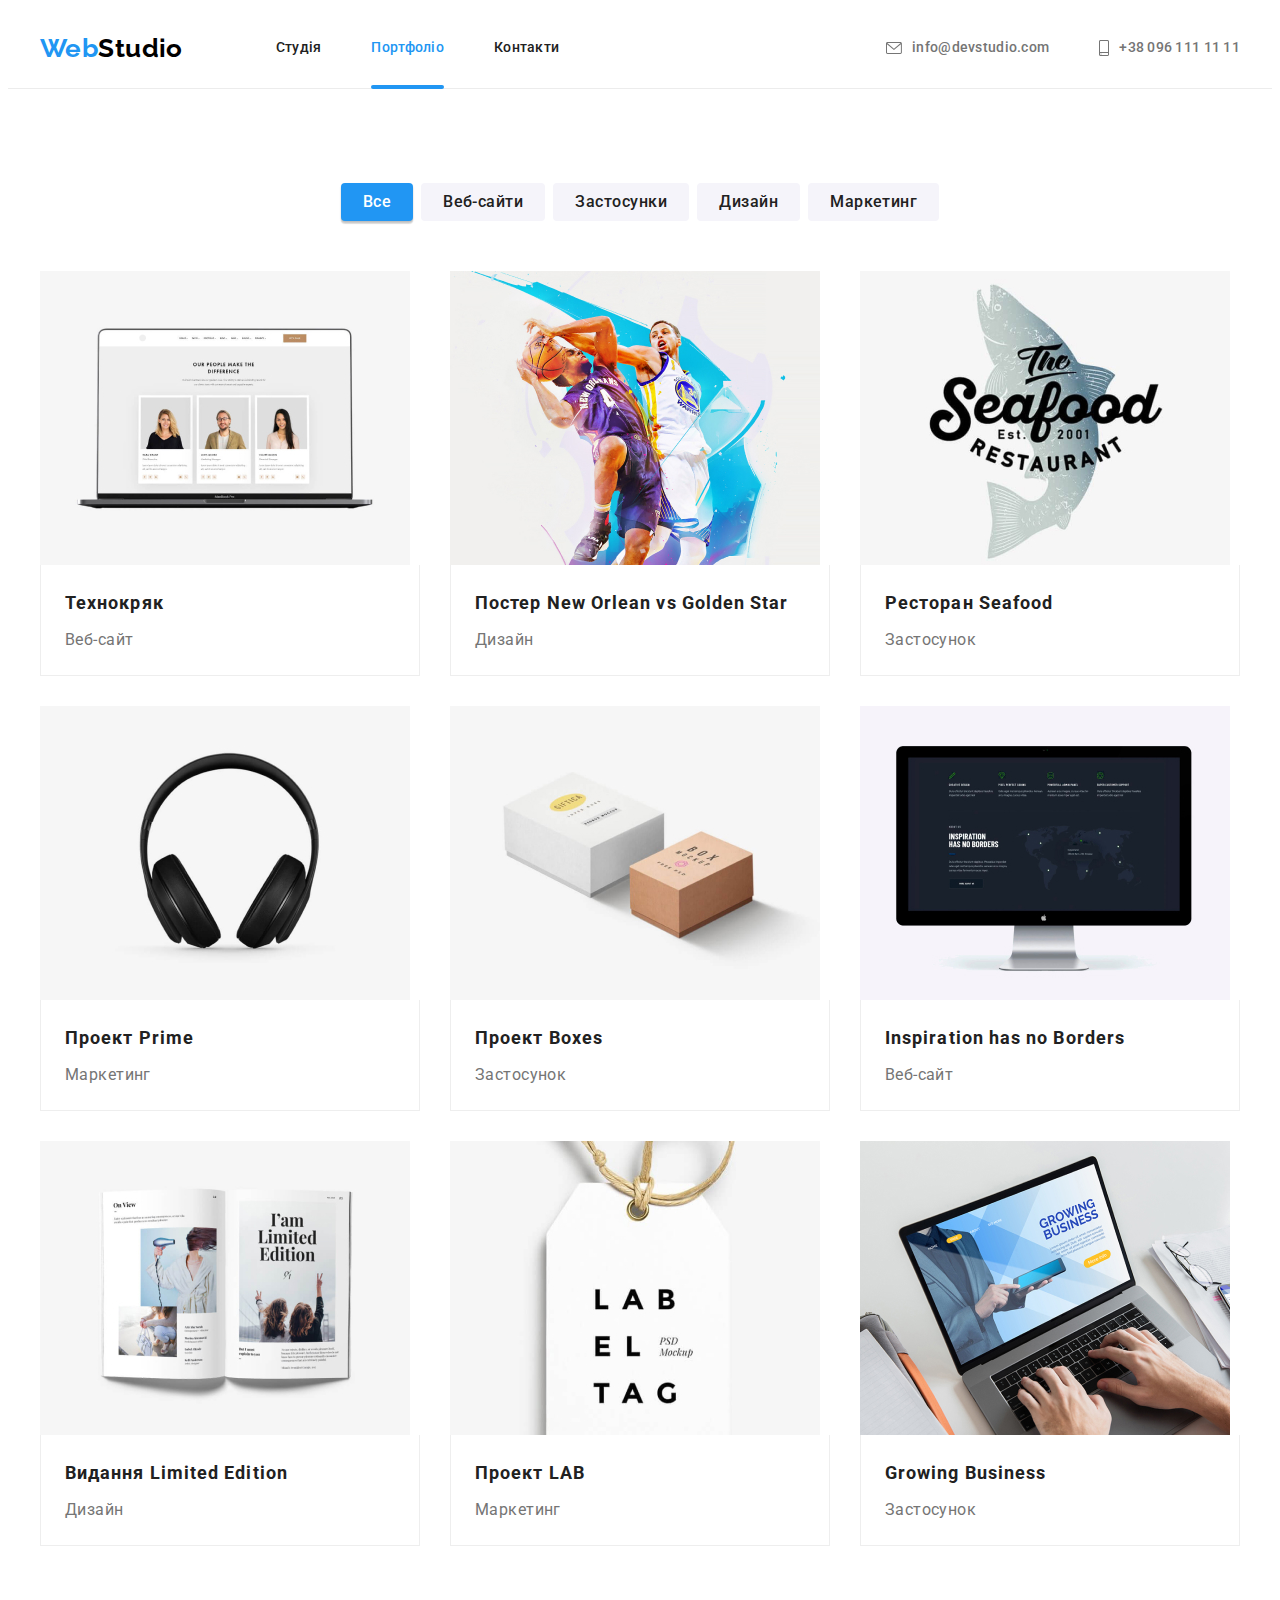
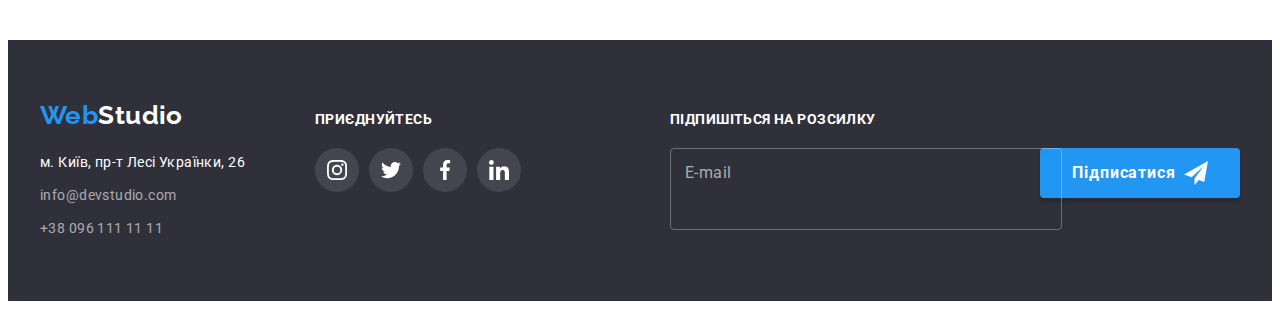
==== portfolio.html @ a0d8a35b "Initial commit" ====
<!DOCTYPE html>
<html lang="uk">
  <head>
    <meta charset="UTF-8" />
    <meta http-equiv="X-UA-Compatible" content="IE=edge" />
    <meta name="viewport" content="width=device-width, initial-scale=1.0" />
    <title>Portfolio - WebStudio</title>
    <link rel="preconnect" href="https://fonts.googleapis.com" />
    <link rel="preconnect" href="https://fonts.gstatic.com" crossorigin />
    <link
      href="https://fonts.googleapis.com/css2?family=Raleway:wght@700&family=Roboto:wght@400;500;700;900&display=swap"
      rel="stylesheet"
    />
    <link
      rel="stylesheet"
      href="https://cdnjs.cloudflare.com/ajax/libs/modern-normalize/1.1.0/modern-normalize.min.css"
      integrity="sha512-wpPYUAdjBVSE4KJnH1VR1HeZfpl1ub8YT/NKx4PuQ5NmX2tKuGu6U/JRp5y+Y8XG2tV+wKQpNHVUX03MfMFn9Q=="
      crossorigin="anonymous"
      referrerpolicy="no-referrer"
    />
    <link rel="stylesheet" href="css/styles.css" />
  </head>
  <body>
    <header class="header">
      <div class="header-container container">
        <a class="logo link" href="./index.html"
          >Web<span class="header-logo">Studio</span></a
        >
        <nav>
          <ul class="nav-list list">
            <li><a class="header-link link" href="./index.html">Cтудія</a></li>
            <li class="current-item">
              <a class="current-page header-link link" href="./portfolio.html"
                >Портфоліо</a
              >
            </li>
            <li><a class="header-link link" href="#address">Контакти</a></li>
          </ul>
        </nav>
        <ul class="contact-list list">
          <li>
            <a class="header-link link" href="mailto:info@devstudio.com"
              ><svg class="contact-icon" width="16" height="12">
                <use href="./images/icons.svg#envelope"></use>
              </svg>
              info@devstudio.com
            </a>
          </li>
          <li>
            <a class="header-link link" href="tel:+380961111111"
              ><svg class="contact-icon" width="10" height="16">
                <use href="./images/icons.svg#smartphone"></use>
              </svg>
              +38 096 111 11 11
            </a>
          </li>
        </ul>
      </div>
    </header>
    <main>
      <section class="section">
        <div class="container">
          <h1 class="hiden-title">Портфоліо</h1>
          <ul class="btn-list list">
            <li>
              <button class="filter-btn current-btn" type="button">Все</button>
            </li>
            <li><button class="filter-btn" type="button">Веб-сайти</button></li>
            <li>
              <button class="filter-btn" type="button">Застосунки</button>
            </li>
            <li><button class="filter-btn" type="button">Дизайн</button></li>
            <li><button class="filter-btn" type="button">Маркетинг</button></li>
          </ul>
          <ul class="portfolio-list flex-list list">
            <li class="flex-item">
              <a class="portfolio-card link" href="">
                <div class="card-contain">
                  <img
                    src="images/portfolio-img/img-11.jpg"
                    alt="Сайт Технокряк"
                    width="370"
                    height="294"
                  />
                  <p class="card-text">
                    Ресурс пропонує комплексні пропозиції з різним рівнем
                    функціоналу та сервісів. Все це дозволить відвідувачу
                    отримати вичерпні відомості про компанію чи приватну особу.
                  </p>
                </div>
                <div class="portfolio-wrapper">
                  <h2 class="portfolio-subtitle">Технокряк</h2>
                  <p class="portfolio-text">Веб-сайт</p>
                </div>
              </a>
            </li>
            <li class="flex-item">
              <a class="portfolio-card link" href="">
                <div class="card-contain">
                  <img
                    src="images/portfolio-img/img-12.jpg"
                    alt="Постер New Orlean vs Golden Star"
                    width="370"
                    height="294"
                  />
                  <p class="card-text">
                    Ресурс пропонує комплексні пропозиції з різним рівнем
                    функціоналу та сервісів. Все це дозволить відвідувачу
                    отримати вичерпні відомості про компанію чи приватну особу.
                  </p>
                </div>
                <div class="portfolio-wrapper">
                  <h2 class="portfolio-subtitle">
                    Постер New Orlean vs Golden Star
                  </h2>
                  <p class="portfolio-text">Дизайн</p>
                </div>
              </a>
            </li>
            <li class="flex-item">
              <a class="portfolio-card link" href="">
                <div class="card-contain">
                  <img
                    src="images/portfolio-img/img-13.jpg"
                    alt="Ресторан Seafood"
                    width="370"
                    height="294"
                  />
                  <p class="card-text">
                    Ресурс пропонує комплексні пропозиції з різним рівнем
                    функціоналу та сервісів. Все це дозволить відвідувачу
                    отримати вичерпні відомості про компанію чи приватну особу.
                  </p>
                </div>
                <div class="portfolio-wrapper">
                  <h2 class="portfolio-subtitle">Ресторан Seafood</h2>
                  <p class="portfolio-text">Застосунок</p>
                </div>
              </a>
            </li>
            <li class="flex-item">
              <a class="portfolio-card link" href="">
                <div class="card-contain">
                  <img
                    src="images/portfolio-img/img-14.jpg"
                    alt="Навушники"
                    width="370"
                    height="294"
                  />
                  <p class="card-text">
                    Ресурс пропонує комплексні пропозиції з різним рівнем
                    функціоналу та сервісів. Все це дозволить відвідувачу
                    отримати вичерпні відомості про компанію чи приватну особу.
                  </p>
                </div>
                <div class="portfolio-wrapper">
                  <h2 class="portfolio-subtitle">Проект Prime</h2>
                  <p class="portfolio-text">Маркетинг</p>
                </div>
              </a>
            </li>
            <li class="flex-item">
              <a class="portfolio-card link" href="">
                <div class="card-contain">
                  <img
                    src="images/portfolio-img/img-15.jpg"
                    alt="Дві коробки"
                    width="370"
                    height="294"
                  />
                  <p class="card-text">
                    Ресурс пропонує комплексні пропозиції з різним рівнем
                    функціоналу та сервісів. Все це дозволить відвідувачу
                    отримати вичерпні відомості про компанію чи приватну особу.
                  </p>
                </div>
                <div class="portfolio-wrapper">
                  <h2 class="portfolio-subtitle">Проект Boxes</h2>
                  <p class="portfolio-text">Застосунок</p>
                </div>
              </a>
            </li>
            <li class="flex-item">
              <a class="portfolio-card link" href="">
                <div class="card-contain">
                  <img
                    src="images/portfolio-img/img-16.jpg"
                    alt="Сайт Inspiration has no Borders"
                    width="370"
                    height="294"
                  />
                  <p class="card-text">
                    Ресурс пропонує комплексні пропозиції з різним рівнем
                    функціоналу та сервісів. Все це дозволить відвідувачу
                    отримати вичерпні відомості про компанію чи приватну особу.
                  </p>
                </div>
                <div class="portfolio-wrapper">
                  <h2 class="portfolio-subtitle">Inspiration has no Borders</h2>
                  <p class="portfolio-text">Веб-сайт</p>
                </div>
              </a>
            </li>
            <li class="flex-item">
              <a class="portfolio-card link" href="">
                <div class="card-contain">
                  <img
                    src="images/portfolio-img/img-17.jpg"
                    alt="Экземпляр видання Limited Edition"
                    width="370"
                    height="294"
                  />
                  <p class="card-text">
                    Ресурс пропонує комплексні пропозиції з різним рівнем
                    функціоналу та сервісів. Все це дозволить відвідувачу
                    отримати вичерпні відомості про компанію чи приватну особу.
                  </p>
                </div>
                <div class="portfolio-wrapper">
                  <h2 class="portfolio-subtitle">Видання Limited Edition</h2>
                  <p class="portfolio-text">Дизайн</p>
                </div>
              </a>
            </li>
            <li class="flex-item">
              <a class="portfolio-card link" href="">
                <div class="card-contain">
                  <img
                    src="images/portfolio-img/img-18.jpg"
                    alt="Логотип LAB"
                    width="370"
                    height="294"
                  />
                  <p class="card-text">
                    Ресурс пропонує комплексні пропозиції з різним рівнем
                    функціоналу та сервісів. Все це дозволить відвідувачу
                    отримати вичерпні відомості про компанію чи приватну особу.
                  </p>
                </div>
                <div class="portfolio-wrapper">
                  <h2 class="portfolio-subtitle">Проект LAB</h2>
                  <p class="portfolio-text">Маркетинг</p>
                </div>
              </a>
            </li>
            <li class="flex-item">
              <a class="portfolio-card link" href="">
                <div class="card-contain">
                  <img
                    src="images/portfolio-img/img-19.jpg"
                    alt="Сайт Growing Business"
                    width="370"
                    height="294"
                  />
                  <p class="card-text">
                    Ресурс пропонує комплексні пропозиції з різним рівнем
                    функціоналу та сервісів. Все це дозволить відвідувачу
                    отримати вичерпні відомості про компанію чи приватну особу.
                  </p>
                </div>
                <div class="portfolio-wrapper">
                  <h2 class="portfolio-subtitle">Growing Business</h2>
                  <p class="portfolio-text">Застосунок</p>
                </div>
              </a>
            </li>
          </ul>
        </div>
      </section>
    </main>
    <footer class="footer">
      <div class="container">
        <div class="footer-group">
          <div class="footer__align">
            <a class="logo link" href="./index.html"
              >Web<span class="footer-logo">Studio</span></a
            >
            <address class="address" id="address">
              <ul class="list">
                <li class="footer-item">
                  <a
                    class="address-street link"
                    href="https://goo.gl/maps/yVWfpNULPEzSVUcbA"
                    >м. Київ, пр-т Лесі Українки, 26</a
                  >
                </li>
                <li class="footer-item">
                  <a
                    class="address-contacts link"
                    href="mailto:info@devstudio.com"
                    >info@devstudio.com</a
                  >
                </li>
                <li class="footer-item">
                  <a class="address-contacts link" href="tel:+380961111111"
                    >+38 096 111 11 11</a
                  >
                </li>
              </ul>
            </address>
          </div>
          <div class="footer__align">
            <strong class="social-title">Приєднуйтесь</strong>
            <ul class="social-list list">
              <li class="social-item">
                <a class="social-link link" href="" aria-label="Instagram">
                  <svg class="social-icon" width="20" height="20">
                    <use href="./images/icons.svg#instagram"></use>
                  </svg>
                </a>
              </li>
              <li class="social-item">
                <a class="social-link link" href="" aria-label="Twitter">
                  <svg class="social-icon" width="20" height="20">
                    <use href="./images/icons.svg#twitter"></use>
                  </svg>
                </a>
              </li>
              <li class="social-item">
                <a class="social-link link" href="" aria-label="Facebook">
                  <svg class="social-icon" width="20" height="20">
                    <use href="./images/icons.svg#facebook"></use>
                  </svg>
                </a>
              </li>
              <li class="social-item">
                <a class="social-link link" href="" aria-label="Linkedin">
                  <svg class="social-icon" width="20" height="20">
                    <use href="./images/icons.svg#linkedin"></use>
                  </svg>
                </a>
              </li>
            </ul>
          </div>
          <form class="footer__align">
            <strong class="subscribe-title">Підпишіться на розсилку</strong>
            <div class="subscribe-wrap">
              <label class="subscribe-group">
                <input
                  class="subscribe-input"
                  type="email"
                  name="subscribe-eamil"
                  placeholder="example@mail.com"
                  required
                />
                <span class="subscribe-label">E-mail</span>
              </label>
              <button type="submit" class="primary-btn primary-btn--icon">
                Підписатися<svg class="subscribe-icon" width="24" height="24">
                  <use href="./images/icons.svg#icon-send"></use>
                </svg>
              </button>
            </div>
          </form>
        </div>
      </div>
    </footer>
  </body>
</html>
---- css/styles.css ----
:root {
  scroll-behavior: smooth;

  /* fonts */
  --main-font: 'roboto', sans-serif;
  --secondary-font: 'raleway', sans-serif;

  /* text colors  */
  --main-txt-col: #757575;
  --secondary-txt-col: #212121;
  --accent-txt-col: #2196f3;
  --dark-txt-col: #000;
  --light-txt-col: #fff;
  --footer-txt-col: rgba(255, 255, 255, 0.6);

  /* background-colors  */
  --main-bgc: #2f303a;
  --secondary-bgc: #f5f4fa;
  --hero-bgc: #c4c4c4;
  --accent-btn-bgc: #2196f3;
  --header-border: #ececec;
  --portfolio-border: #eeeeee;
  --hero-btn-focus: #188ce8;
  --social-icon: #afb1b8;

  /* flex */
  --flex-gap: 30px;
  --flex-quantity: 3;

  /* others */
  --main-transition: 250ms cubic-bezier(0.4, 0, 0.2, 1);
}

body {
  font-family: var(--main-font);
  font-size: 14px;
  line-height: 1.71;
  letter-spacing: 0.03em;
  color: var(--main-txt-col);
}

body.no-scroll {
  overflow: hidden;
}
/* reset styles  */

.link {
  color: currentColor;
  text-decoration: none;
}

.list {
  list-style: none;
}

ul,
ol {
  margin: 0;
  padding: 0;
}

h1,
h2,
h3,
h4,
h5,
h6,
p {
  margin: 0;
}

img {
  display: block;
}
/* general styles  */

/* .current-page {
  color: var(--accent-txt-col);
} */

/* .filter-btn.current-btn {
  color: var(--light-txt-col);
  background-color: var(--accent-btn-bgc);
} */

.hiden-title {
  position: absolute;
  white-space: nowrap;
  width: 1px;
  height: 1px;
  overflow: hidden;
  border: 0;
  padding: 0;
  clip: rect(0 0 0 0);
  clip-path: inset(50%);
  margin: -1px;
}

.container {
  width: 1200px;
  padding-left: 15px;
  padding-right: 15px;
  margin-left: auto;
  margin-right: auto;
}

.section {
  padding-top: 94px;
  padding-bottom: 94px;
}

.flex-list {
  display: flex;
  gap: var(--flex-gap);
  flex-wrap: wrap;
}

.flex-item {
  flex-basis: calc(
    (100% - (var(--flex-quantity) - 1) * var(--flex-gap)) / var(--flex-quantity)
  );
}
/* header  */

.header {
  border-bottom: 1px solid var(--header-border);
}
.header-container {
  display: flex;
  align-items: center;
}

.logo {
  font-family: var(--secondary-font);
  font-weight: 700;
  font-size: 26px;
  line-height: 1.19;
  color: var(--accent-txt-col);
}

.header .logo {
  margin-right: 93px;
}

.header-logo {
  color: var(--dark-txt-col);
}

.nav-list {
  display: flex;
  color: var(--secondary-txt-col);
  gap: 50px;
}

.current-item {
  position: relative;
}

.current-page::after {
  position: absolute;
  bottom: -1px;
  display: block;
  content: '';
  width: 100%;
  height: 4px;
  background-color: var(--accent-btn-bgc);
  border-radius: 2px;
}

.contact-list {
  display: flex;
  margin-left: auto;
  gap: 50px;
}

.contact-list .header-link {
  display: flex;
  align-items: center;
}

.contact-icon {
  margin-right: 10px;
  fill: currentColor;
}

.header-link {
  display: block;
  font-weight: 500;
  line-height: 1.14;
  letter-spacing: 0.02em;
  padding-top: 32px;
  padding-bottom: 32px;
  transition: color var(--main-transition);
}

.header-link:hover,
.header-link:focus,
.current-page {
  color: var(--accent-txt-col);
}

/* hero  */

.hero {
  max-width: 1600px;
  padding-top: 200px;
  padding-bottom: 200px;
  margin-right: auto;
  margin-left: auto;
  background-color: var(--hero-bgc);
  background-image: linear-gradient(
      to right,
      rgba(47, 48, 58, 0.4) 50%,
      rgba(47, 48, 58, 0.4) 50%
    ),
    url(../images/hero-bg.jpg);
  background-size: auto, cover;
  background-position: center, center;
}

/* .hero-container {
  padding-left: 252px;
  padding-right: 252px;
} */

.hero-title {
  font-weight: 900;
  font-size: 44px;
  line-height: 1.36;
  text-align: center;
  letter-spacing: 0.06em;
  text-transform: uppercase;
  color: var(--light-txt-col);
  margin-bottom: 30px;

  margin-left: auto;
  margin-right: auto;
  max-width: 600px;
}

.primary-btn {
  font-family: inherit;
  font-weight: 700;
  font-size: 16px;
  line-height: 1.88;
  display: flex;
  align-items: center;
  justify-content: center;
  text-align: center;
  letter-spacing: 0.06em;
  color: var(--light-txt-col);
  background-color: var(--accent-btn-bgc);
  cursor: pointer;
  margin-left: auto;
  margin-right: auto;
  min-width: 200px;
  border: none;
  box-shadow: 0px 4px 4px rgba(0, 0, 0, 0.15);
  border-radius: 4px;
  padding: 10px 32px;
  transition: background-color var(--main-transition);
}

.primary-btn:hover,
.primary-btn:focus {
  background-color: var(--hero-btn-focus);
}
/* our advantages */
.advantages {
  --flex-quantity: 4;
}

.advantages .icon-box {
  display: flex;
  align-items: center;
  justify-content: center;
  height: 120px;
  margin-bottom: 30px;
  background-color: var(--secondary-bgc);
  border-radius: 4px;
}

.advantages-subtitle {
  font-weight: 700;
  font-size: inherit;
  line-height: 1.14;
  text-transform: uppercase;
  color: var(--secondary-txt-col);
  margin-bottom: 10px;
}

/* our work  */
.our-work {
  padding-top: 0;
}

.work-item {
  position: relative;
}

.work-txt {
  position: absolute;
  bottom: 0;
  padding-top: 27px;
  padding-bottom: 27px;
  width: 100%;
  font-weight: 700;
  line-height: 1.14;
  text-align: center;
  text-transform: uppercase;
  color: var(--light-txt-col);
  background-color: rgba(47, 48, 58, 0.8);
}

.title {
  font-weight: 700;
  font-size: 36px;
  line-height: 1.17;
  text-align: center;
  color: var(--secondary-txt-col);
  margin-bottom: 50px;
}

/* our team  */
.our-team {
  background-color: var(--secondary-bgc);
  max-width: 1600px;
  --flex-quantity: 4;
  margin-left: auto;
  margin-right: auto;
}

.card-item {
  box-shadow: 0px 1px 3px rgba(0, 0, 0, 0.12), 0px 1px 1px rgba(0, 0, 0, 0.14),
    0px 2px 1px rgba(0, 0, 0, 0.2);
  border-radius: 0px 0px 4px 4px;
}

.team-wrapper {
  padding-top: 30px;
  padding-bottom: 30px;
  background-color: var(--light-txt-col);
}

.team-subtitle,
.team-text {
  font-size: 16px;
  line-height: 1.19;
  text-align: center;
}

.team-subtitle {
  font-weight: 500;
  color: var(--secondary-txt-col);
  margin-bottom: 10px;
}

.team-text {
  margin-bottom: 16px;
}

.social-list {
  display: flex;
  gap: 10px;
  justify-content: center;
}

/* .team-item{

} */

.social-link {
  display: flex;
  align-items: center;
  justify-content: center;
  width: 44px;
  height: 44px;
  color: var(--social-icon);
  border-radius: 50%;
  transition: color var(--main-transition),
    background-color var(--main-transition);
}

.social-link:hover,
.social-link:focus {
  color: var(--light-txt-col);
  background-color: var(--accent-btn-bgc);
}

.social-icon {
  fill: currentColor;
}

.clients {
  --flex-quantity: 6;
}

.clients-link {
  display: flex;
  align-items: center;
  justify-content: center;
  height: 92px;
  color: var(--social-icon);
  border-width: 1px;
  border-style: solid;
  border-color: currentcolor;
  border-image: initial;
  border-radius: 4px;
  transition: color var(--main-transition);
}

.clients-link:hover,
.clients-link:focus {
  color: var(--accent-btn-bgc);
}

.clients-icon {
  fill: currentColor;
}

/* portfolio  */

.btn-list {
  display: flex;
  gap: 8px;
  justify-content: center;
  margin-bottom: 50px;
}

.filter-btn {
  font-family: inherit;
  font-weight: 500;
  font-size: 16px;
  line-height: 1.62;
  letter-spacing: 0.03em;
  color: var(--secondary-txt-col);
  background-color: var(--secondary-bgc);
  cursor: pointer;
  border: none;
  border-radius: 4px;
  padding: 6px 22px;
  transition: color var(--main-transition),
    background-color var(--main-transition), box-shadow var(--main-transition);
}

.filter-btn:hover,
.filter-btn:focus,
.current-btn {
  color: var(--light-txt-col);
  background-color: var(--accent-btn-bgc);
  box-shadow: 0px 3px 1px rgba(0, 0, 0, 0.1), 0px 1px 2px rgba(0, 0, 0, 0.08),
    0px 2px 2px rgba(0, 0, 0, 0.12);
}

.portfolio-card {
  display: block;

  transition: box-shadow var(--main-transition);
}

.portfolio-card:hover,
.portfolio-card:focus {
  box-shadow: 0px 1px 1px rgba(0, 0, 0, 0.12), 0px 4px 4px rgba(0, 0, 0, 0.06),
    1px 4px 6px rgba(0, 0, 0, 0.16);
}

.card-contain {
  position: relative;
  overflow: hidden;
}

.card-text {
  display: flex;
  align-items: center;

  position: absolute;
  bottom: 0;
  width: 100%;
  height: 100%;

  font-size: 18px;
  line-height: 1.56;
  color: var(--light-txt-col);

  padding-left: 24px;
  padding-right: 24px;

  background-color: rgba(33, 150, 243, 0.9);
  transform: translateY(100%);

  transition: transform var(--main-transition);
}

.portfolio-card:hover .card-text,
.portfolio-card:focus .card-text {
  transform: translateY(0);
}

.portfolio-wrapper {
  padding: 20px 24px;
  border: 1px solid var(--portfolio-border);
  border-top: none;
}
.portfolio-subtitle {
  font-weight: 700;
  font-size: 18px;
  line-height: 2;
  letter-spacing: 0.06em;
  color: var(--secondary-txt-col);
  margin-bottom: 4px;
}

.portfolio-text {
  font-size: 16px;
  line-height: 1.88;
}

/* footer */
.footer {
  padding-top: 60px;
  padding-bottom: 60px;
  background-color: var(--main-bgc);
}

.footer__align:nth-child(n + 2) {
  margin-left: 70px;
}

.footer__align:last-child {
  margin-left: auto;
}

.footer-logo {
  color: var(--light-txt-col);
}

.footer .logo {
  display: inline-block;
  margin-bottom: 20px;
}

.footer-group {
  display: flex;
  align-items: baseline;
}
.address {
  font-style: inherit;
}

.footer-item:not(:last-child) {
  margin-bottom: 9px;
}

.address-street {
  color: var(--light-txt-col);
  transition: color var(--main-transition);
}

.address-street:hover,
.address-street:focus {
  color: var(--footer-txt-col);
}

.address-contacts {
  color: var(--footer-txt-col);

  transition: color var(--main-transition);
}

.address-contacts:hover,
.address-contacts:focus {
  color: var(--light-txt-col);
}

.social-title,
.subscribe-title {
  display: block;
  font-weight: 700;
  line-height: 1.14;
  text-transform: uppercase;
  color: var(--light-txt-col);
  margin-bottom: 20px;
}

.footer .social-link {
  color: var(--light-txt-col);
  background-color: rgba(255, 255, 255, 0.1);
}

.footer .social-link:hover,
.footer .social-link:focus {
  background-color: var(--accent-btn-bgc);
}

.subscribe-wrap {
  display: flex;
  gap: 12px;
}
.subscribe-group {
  position: relative;
  width: 358px;
  height: 50px;
}

.subscribe-label {
  position: absolute;
  left: 15px;
  top: 50%;
  transform: translateY(-50%);
  font-size: 16px;
  line-height: 1.25;

  color: var(--footer-txt-col);
  transition: opacity var(--main-transition);
  cursor: text;
}

.subscribe-input:not(:placeholder-shown) + .subscribe-label,
.subscribe-input:focus-within + .subscribe-label {
  opacity: 0;
}

.subscribe-input {
  width: 100%;
  height: 100%;
  background-color: transparent;
  outline: transparent;
  padding: 15px 16px;

  font-size: 16px;
  line-height: 1.25;
  color: var(--light-txt-col);

  border: 1px solid rgba(255, 255, 255, 0.3);
  filter: drop-shadow(0px 4px 4px rgba(0, 0, 0, 0.15));
  border-radius: 4px;
  transition: border-color var(--main-transition);
}

.subscribe-input:focus,
.subscribe-input:hover,
.subscribe-input:not(:placeholder-shown) {
  border-color: var(--light-txt-col);
}

.subscribe-input::placeholder {
  opacity: 0;
  transition: opacity var(--main-transition);
}

.subscribe-input:focus-within::placeholder {
  opacity: 1;
}

.primary-btn--icon {
  gap: 8px;
  padding: 10px 28px;
}

.backdrop {
  position: fixed;
  top: 0;
  left: 0;
  z-index: 10;

  width: 100vw;
  height: 100vh;
  background-color: rgba(0, 0, 0, 0.2);

  transition: opacity var(--main-transition), visibility var(--main-transition);
}

.backdrop.is-hidden {
  opacity: 0;
  visibility: hidden;
  pointer-events: none;
}

.modal {
  position: absolute;
  top: 50%;
  left: 50%;
  transform: translate(-50%, -50%) scale(1);

  width: 528px;
  height: 581px;
  background-color: var(--light-txt-col);
  border-radius: 4px;
  padding: 40px;

  transition: transform var(--main-transition);
}
.backdrop.is-hidden .modal {
  transform: translate(-50%, -50%) scale(-1.2);
}

.modal-btn {
  position: absolute;
  top: 8px;
  right: 8px;

  display: flex;
  align-items: center;
  justify-content: center;
  width: 30px;
  height: 30px;
  padding: 0;

  border-radius: 50%;
  border: 1px solid rgba(0, 0, 0, 0.1);
  box-shadow: 0px 1px 3px rgba(0, 0, 0, 0.12);

  background-color: transparent;
  cursor: pointer;
  transition: box-shadow var(--main-transition), color var(--main-transition);
}

.modal-btn:hover,
.modal-btn:focus {
  box-shadow: 0px 1px 3px rgba(0, 0, 0, 0.12), 0px 1px 1px rgba(0, 0, 0, 0.14),
    0px 2px 1px rgba(0, 0, 0, 0.2);
  color: var(--accent-btn-bgc);
}

.modal-btn-icon {
  fill: currentColor;
}

/* Register form */

.register-form-title {
  display: block;
  margin-bottom: 12px;
  font-size: 20px;
  line-height: 1.15;
  text-align: center;

  color: var(--secondary-txt-col);
}
.register-form-group {
  /* display: flex;
  flex-direction: column; */
  margin-bottom: 20px;
}

.register-form-wrap {
  display: flex;
  flex-direction: column;
  gap: 4px;
  position: relative;
  margin-bottom: 10px;

  font-size: 12px;
  line-height: 1.17;
  letter-spacing: 0.01em;
  cursor: pointer;
}

.register-form-wrap:last-child {
  margin-bottom: 0;
}

.register-form-input {
  height: 40px;
  border: 1px solid rgba(33, 33, 33, 0.2);
  border-radius: 4px;
  padding-left: 42px;
  padding-right: 8px;
  font-size: 16px;
  outline: transparent;
  transition: border-color var(--main-transition);
}
.register-form-input:focus,
.register-form-message:focus,
.register-form-input:hover,
.register-form-message:hover {
  border-color: var(--accent-btn-bgc);
}
.register-form-icon {
  position: absolute;
  left: 12px;
  bottom: 11px;
  transition: fill var(--main-transition);
  fill: var(--secondary-txt-col);
}

.register-form-input:focus + .register-form-icon,
.register-form-input:hover + .register-form-icon {
  fill: var(--accent-btn-bgc);
}

.register-form-message {
  height: 120px;
  border: 1px solid rgba(33, 33, 33, 0.2);
  border-radius: 4px;
  resize: none;
  padding: 12px 16px;
  outline: transparent;
  font-size: 16px;
  transition: border-color var(--main-transition);
}

.register-form-message::placeholder {
  font-size: 14px;
  line-height: 1.5;
  letter-spacing: 0.01em;

  color: rgba(117, 117, 117, 0.5);
}

.register-form-agreement {
  line-height: 1.71;
  display: flex;
  align-items: center;
  justify-content: center;
  margin-bottom: 30px;
  transform: translateY(-2px);
  cursor: pointer;
}

.register-form-agreement-link {
  color: var(--accent-txt-col);
}
.register-icon {
  margin-right: 7px;
}

.register-icon-uncheck {
  fill: var(--secondary-txt-col);
  transition: fill var(--main-transition), opacity var(--main-transition);
}

.register-checkbox:hover + .register-icon .register-icon-uncheck,
.register-checkbox:focus + .register-icon .register-icon-uncheck {
  fill: var(--accent-txt-col);
}

.register-checkbox:checked + .register-icon .register-icon-uncheck {
  opacity: 0;
}

.register-icon-checkd {
  opacity: 0;
  transition: opacity var(--main-transition);
}

.register-checkbox:checked + .register-icon .register-icon-checkd {
  opacity: 1;
}
.register-form-btn {
  min-width: 200px;
}
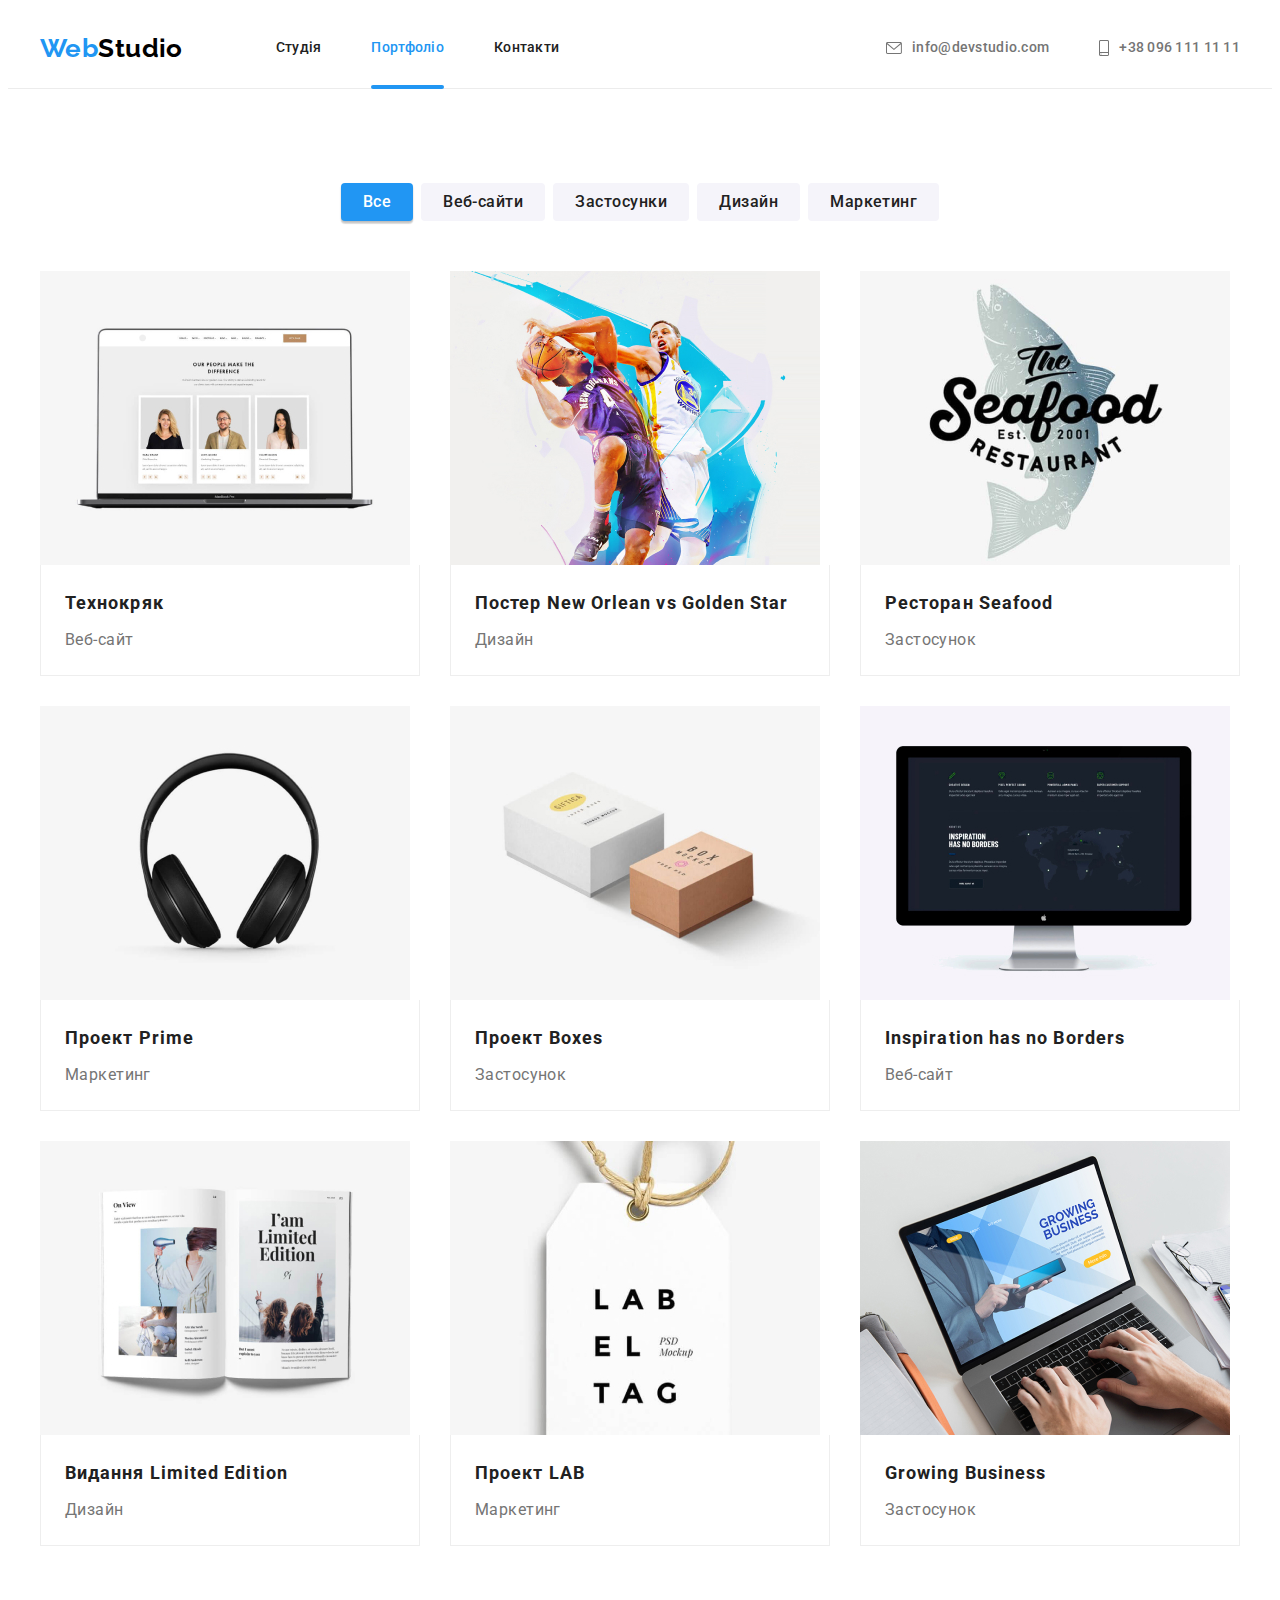
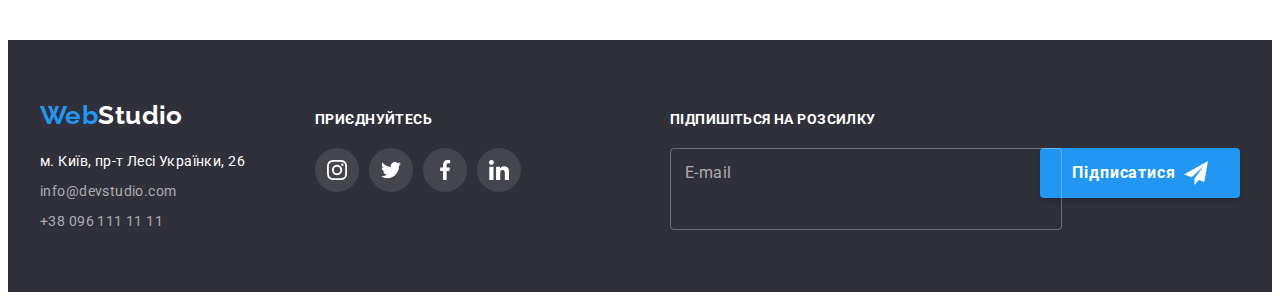
==== commit 70861bc2: "c" ====
--- a/portfolio.html
+++ b/portfolio.html
@@ -18,37 +18,40 @@
       crossorigin="anonymous"
       referrerpolicy="no-referrer"
     />
-    <link rel="stylesheet" href="css/styles.css" />
+    <link rel="stylesheet" href="./css/main.min.css" />
   </head>
-  <body>
+
+  <body class="body">
     <header class="header">
-      <div class="header-container container">
-        <a class="logo link" href="./index.html"
-          >Web<span class="header-logo">Studio</span></a
+      <div class="header__container container">
+        <a class="logo header__logo link" href="./index.html"
+          >Web<span class="logo__header-style">Studio</span></a
         >
-        <nav>
-          <ul class="nav-list list">
-            <li><a class="header-link link" href="./index.html">Cтудія</a></li>
-            <li class="current-item">
-              <a class="current-page header-link link" href="./portfolio.html"
+        <nav class="nav">
+          <ul class="nav__list list">
+            <li><a class="nav__link link" href="./index.html">Cтудія</a></li>
+            <li class="nav__current-item">
+              <a
+                class="nav__current-page nav__link link"
+                href="./portfolio.html"
                 >Портфоліо</a
               >
             </li>
-            <li><a class="header-link link" href="#address">Контакти</a></li>
+            <li><a class="nav__link link" href="#address">Контакти</a></li>
           </ul>
         </nav>
-        <ul class="contact-list list">
+        <ul class="header__contacts list">
           <li>
-            <a class="header-link link" href="mailto:info@devstudio.com"
-              ><svg class="contact-icon" width="16" height="12">
+            <a class="header__link link" href="mailto:info@devstudio.com"
+              ><svg class="header__icon" width="16" height="12">
                 <use href="./images/icons.svg#envelope"></use>
               </svg>
               info@devstudio.com
             </a>
           </li>
           <li>
-            <a class="header-link link" href="tel:+380961111111"
-              ><svg class="contact-icon" width="10" height="16">
+            <a class="header__link link" href="tel:+380961111111"
+              ><svg class="header__icon" width="10" height="16">
                 <use href="./images/icons.svg#smartphone"></use>
               </svg>
               +38 096 111 11 11
@@ -58,209 +61,219 @@
       </div>
     </header>
     <main>
-      <section class="section">
+      <section class="portfolio section">
         <div class="container">
-          <h1 class="hiden-title">Портфоліо</h1>
-          <ul class="btn-list list">
-            <li>
-              <button class="filter-btn current-btn" type="button">Все</button>
-            </li>
-            <li><button class="filter-btn" type="button">Веб-сайти</button></li>
+          <h1 class="visually-hidden">Портфоліо</h1>
+          <ul class="portfolio__filter list">
+            <li>
+              <button class="filter-btn filter-btn--current" type="button">
+                Все
+              </button>
+            </li>
+            <li>
+              <button class="filter-btn" type="button">Веб-сайти</button>
+            </li>
             <li>
               <button class="filter-btn" type="button">Застосунки</button>
             </li>
-            <li><button class="filter-btn" type="button">Дизайн</button></li>
-            <li><button class="filter-btn" type="button">Маркетинг</button></li>
+            <li>
+              <button class="filter-btn" type="button">Дизайн</button>
+            </li>
+            <li>
+              <button class="filter-btn" type="button">Маркетинг</button>
+            </li>
           </ul>
-          <ul class="portfolio-list flex-list list">
-            <li class="flex-item">
-              <a class="portfolio-card link" href="">
-                <div class="card-contain">
+          <ul class="flex-list list">
+            <li class="flex-list__item">
+              <a class="portfolio__card link" href="">
+                <div class="portfolio__contain">
                   <img
                     src="images/portfolio-img/img-11.jpg"
                     alt="Сайт Технокряк"
                     width="370"
                     height="294"
                   />
-                  <p class="card-text">
-                    Ресурс пропонує комплексні пропозиції з різним рівнем
-                    функціоналу та сервісів. Все це дозволить відвідувачу
-                    отримати вичерпні відомості про компанію чи приватну особу.
-                  </p>
-                </div>
-                <div class="portfolio-wrapper">
-                  <h2 class="portfolio-subtitle">Технокряк</h2>
-                  <p class="portfolio-text">Веб-сайт</p>
-                </div>
-              </a>
-            </li>
-            <li class="flex-item">
-              <a class="portfolio-card link" href="">
-                <div class="card-contain">
+                  <p class="portfolio__text">
+                    Ресурс пропонує комплексні пропозиції з різним рівнем
+                    функціоналу та сервісів. Все це дозволить відвідувачу
+                    отримати вичерпні відомості про компанію чи приватну особу.
+                  </p>
+                </div>
+                <div class="portfolio__wrapper">
+                  <h2 class="portfolio__subtitle">Технокряк</h2>
+                  <p class="portfolio__description">Веб-сайт</p>
+                </div>
+              </a>
+            </li>
+            <li class="flex-list__item">
+              <a class="portfolio__card link" href="">
+                <div class="portfolio__contain">
                   <img
                     src="images/portfolio-img/img-12.jpg"
                     alt="Постер New Orlean vs Golden Star"
                     width="370"
                     height="294"
                   />
-                  <p class="card-text">
-                    Ресурс пропонує комплексні пропозиції з різним рівнем
-                    функціоналу та сервісів. Все це дозволить відвідувачу
-                    отримати вичерпні відомості про компанію чи приватну особу.
-                  </p>
-                </div>
-                <div class="portfolio-wrapper">
-                  <h2 class="portfolio-subtitle">
+                  <p class="portfolio__text">
+                    Ресурс пропонує комплексні пропозиції з різним рівнем
+                    функціоналу та сервісів. Все це дозволить відвідувачу
+                    отримати вичерпні відомості про компанію чи приватну особу.
+                  </p>
+                </div>
+                <div class="portfolio__wrapper">
+                  <h2 class="portfolio__subtitle">
                     Постер New Orlean vs Golden Star
                   </h2>
-                  <p class="portfolio-text">Дизайн</p>
-                </div>
-              </a>
-            </li>
-            <li class="flex-item">
-              <a class="portfolio-card link" href="">
-                <div class="card-contain">
+                  <p class="portfolio__description">Дизайн</p>
+                </div>
+              </a>
+            </li>
+            <li class="flex-list__item">
+              <a class="portfolio__card link" href="">
+                <div class="portfolio__contain">
                   <img
                     src="images/portfolio-img/img-13.jpg"
                     alt="Ресторан Seafood"
                     width="370"
                     height="294"
                   />
-                  <p class="card-text">
-                    Ресурс пропонує комплексні пропозиції з різним рівнем
-                    функціоналу та сервісів. Все це дозволить відвідувачу
-                    отримати вичерпні відомості про компанію чи приватну особу.
-                  </p>
-                </div>
-                <div class="portfolio-wrapper">
-                  <h2 class="portfolio-subtitle">Ресторан Seafood</h2>
-                  <p class="portfolio-text">Застосунок</p>
-                </div>
-              </a>
-            </li>
-            <li class="flex-item">
-              <a class="portfolio-card link" href="">
-                <div class="card-contain">
+                  <p class="portfolio__text">
+                    Ресурс пропонує комплексні пропозиції з різним рівнем
+                    функціоналу та сервісів. Все це дозволить відвідувачу
+                    отримати вичерпні відомості про компанію чи приватну особу.
+                  </p>
+                </div>
+                <div class="portfolio__wrapper">
+                  <h2 class="portfolio__subtitle">Ресторан Seafood</h2>
+                  <p class="portfolio__description">Застосунок</p>
+                </div>
+              </a>
+            </li>
+            <li class="flex-list__item">
+              <a class="portfolio__card link" href="">
+                <div class="portfolio__contain">
                   <img
                     src="images/portfolio-img/img-14.jpg"
                     alt="Навушники"
                     width="370"
                     height="294"
                   />
-                  <p class="card-text">
-                    Ресурс пропонує комплексні пропозиції з різним рівнем
-                    функціоналу та сервісів. Все це дозволить відвідувачу
-                    отримати вичерпні відомості про компанію чи приватну особу.
-                  </p>
-                </div>
-                <div class="portfolio-wrapper">
-                  <h2 class="portfolio-subtitle">Проект Prime</h2>
-                  <p class="portfolio-text">Маркетинг</p>
-                </div>
-              </a>
-            </li>
-            <li class="flex-item">
-              <a class="portfolio-card link" href="">
-                <div class="card-contain">
+                  <p class="portfolio__text">
+                    Ресурс пропонує комплексні пропозиції з різним рівнем
+                    функціоналу та сервісів. Все це дозволить відвідувачу
+                    отримати вичерпні відомості про компанію чи приватну особу.
+                  </p>
+                </div>
+                <div class="portfolio__wrapper">
+                  <h2 class="portfolio__subtitle">Проект Prime</h2>
+                  <p class="portfolio__description">Маркетинг</p>
+                </div>
+              </a>
+            </li>
+            <li class="flex-list__item">
+              <a class="portfolio__card link" href="">
+                <div class="portfolio__contain">
                   <img
                     src="images/portfolio-img/img-15.jpg"
                     alt="Дві коробки"
                     width="370"
                     height="294"
                   />
-                  <p class="card-text">
-                    Ресурс пропонує комплексні пропозиції з різним рівнем
-                    функціоналу та сервісів. Все це дозволить відвідувачу
-                    отримати вичерпні відомості про компанію чи приватну особу.
-                  </p>
-                </div>
-                <div class="portfolio-wrapper">
-                  <h2 class="portfolio-subtitle">Проект Boxes</h2>
-                  <p class="portfolio-text">Застосунок</p>
-                </div>
-              </a>
-            </li>
-            <li class="flex-item">
-              <a class="portfolio-card link" href="">
-                <div class="card-contain">
+                  <p class="portfolio__text">
+                    Ресурс пропонує комплексні пропозиції з різним рівнем
+                    функціоналу та сервісів. Все це дозволить відвідувачу
+                    отримати вичерпні відомості про компанію чи приватну особу.
+                  </p>
+                </div>
+                <div class="portfolio__wrapper">
+                  <h2 class="portfolio__subtitle">Проект Boxes</h2>
+                  <p class="portfolio__description">Застосунок</p>
+                </div>
+              </a>
+            </li>
+            <li class="flex-list__item">
+              <a class="portfolio__card link" href="">
+                <div class="portfolio__contain">
                   <img
                     src="images/portfolio-img/img-16.jpg"
                     alt="Сайт Inspiration has no Borders"
                     width="370"
                     height="294"
                   />
-                  <p class="card-text">
-                    Ресурс пропонує комплексні пропозиції з різним рівнем
-                    функціоналу та сервісів. Все це дозволить відвідувачу
-                    отримати вичерпні відомості про компанію чи приватну особу.
-                  </p>
-                </div>
-                <div class="portfolio-wrapper">
-                  <h2 class="portfolio-subtitle">Inspiration has no Borders</h2>
-                  <p class="portfolio-text">Веб-сайт</p>
-                </div>
-              </a>
-            </li>
-            <li class="flex-item">
-              <a class="portfolio-card link" href="">
-                <div class="card-contain">
+                  <p class="portfolio__text">
+                    Ресурс пропонує комплексні пропозиції з різним рівнем
+                    функціоналу та сервісів. Все це дозволить відвідувачу
+                    отримати вичерпні відомості про компанію чи приватну особу.
+                  </p>
+                </div>
+                <div class="portfolio__wrapper">
+                  <h2 class="portfolio__subtitle">
+                    Inspiration has no Borders
+                  </h2>
+                  <p class="portfolio__description">Веб-сайт</p>
+                </div>
+              </a>
+            </li>
+            <li class="flex-list__item">
+              <a class="portfolio__card link" href="">
+                <div class="portfolio__contain">
                   <img
                     src="images/portfolio-img/img-17.jpg"
                     alt="Экземпляр видання Limited Edition"
                     width="370"
                     height="294"
                   />
-                  <p class="card-text">
-                    Ресурс пропонує комплексні пропозиції з різним рівнем
-                    функціоналу та сервісів. Все це дозволить відвідувачу
-                    отримати вичерпні відомості про компанію чи приватну особу.
-                  </p>
-                </div>
-                <div class="portfolio-wrapper">
-                  <h2 class="portfolio-subtitle">Видання Limited Edition</h2>
-                  <p class="portfolio-text">Дизайн</p>
-                </div>
-              </a>
-            </li>
-            <li class="flex-item">
-              <a class="portfolio-card link" href="">
-                <div class="card-contain">
+                  <p class="portfolio__text">
+                    Ресурс пропонує комплексні пропозиції з різним рівнем
+                    функціоналу та сервісів. Все це дозволить відвідувачу
+                    отримати вичерпні відомості про компанію чи приватну особу.
+                  </p>
+                </div>
+                <div class="portfolio__wrapper">
+                  <h2 class="portfolio__subtitle">Видання Limited Edition</h2>
+                  <p class="portfolio__description">Дизайн</p>
+                </div>
+              </a>
+            </li>
+            <li class="flex-list__item">
+              <a class="portfolio__card link" href="">
+                <div class="portfolio__contain">
                   <img
                     src="images/portfolio-img/img-18.jpg"
                     alt="Логотип LAB"
                     width="370"
                     height="294"
                   />
-                  <p class="card-text">
-                    Ресурс пропонує комплексні пропозиції з різним рівнем
-                    функціоналу та сервісів. Все це дозволить відвідувачу
-                    отримати вичерпні відомості про компанію чи приватну особу.
-                  </p>
-                </div>
-                <div class="portfolio-wrapper">
-                  <h2 class="portfolio-subtitle">Проект LAB</h2>
-                  <p class="portfolio-text">Маркетинг</p>
-                </div>
-              </a>
-            </li>
-            <li class="flex-item">
-              <a class="portfolio-card link" href="">
-                <div class="card-contain">
+                  <p class="portfolio__text">
+                    Ресурс пропонує комплексні пропозиції з різним рівнем
+                    функціоналу та сервісів. Все це дозволить відвідувачу
+                    отримати вичерпні відомості про компанію чи приватну особу.
+                  </p>
+                </div>
+                <div class="portfolio__wrapper">
+                  <h2 class="portfolio__subtitle">Проект LAB</h2>
+                  <p class="portfolio__description">Маркетинг</p>
+                </div>
+              </a>
+            </li>
+            <li class="flex-list__item">
+              <a class="portfolio__card link" href="">
+                <div class="portfolio__contain">
                   <img
                     src="images/portfolio-img/img-19.jpg"
                     alt="Сайт Growing Business"
                     width="370"
                     height="294"
                   />
-                  <p class="card-text">
-                    Ресурс пропонує комплексні пропозиції з різним рівнем
-                    функціоналу та сервісів. Все це дозволить відвідувачу
-                    отримати вичерпні відомості про компанію чи приватну особу.
-                  </p>
-                </div>
-                <div class="portfolio-wrapper">
-                  <h2 class="portfolio-subtitle">Growing Business</h2>
-                  <p class="portfolio-text">Застосунок</p>
+                  <p class="portfolio__text">
+                    Ресурс пропонує комплексні пропозиції з різним рівнем
+                    функціоналу та сервісів. Все це дозволить відвідувачу
+                    отримати вичерпні відомості про компанію чи приватну особу.
+                  </p>
+                </div>
+                <div class="portfolio__wrapper">
+                  <h2 class="portfolio__subtitle">Growing Business</h2>
+                  <p class="portfolio__description">Застосунок</p>
                 </div>
               </a>
             </li>
@@ -270,29 +283,29 @@
     </main>
     <footer class="footer">
       <div class="container">
-        <div class="footer-group">
+        <div class="footer__group">
           <div class="footer__align">
             <a class="logo link" href="./index.html"
-              >Web<span class="footer-logo">Studio</span></a
+              >Web<span class="footer__logo">Studio</span></a
             >
             <address class="address" id="address">
               <ul class="list">
-                <li class="footer-item">
+                <li class="address__item">
                   <a
-                    class="address-street link"
+                    class="address__street link"
                     href="https://goo.gl/maps/yVWfpNULPEzSVUcbA"
                     >м. Київ, пр-т Лесі Українки, 26</a
                   >
                 </li>
-                <li class="footer-item">
+                <li class="address__item">
                   <a
-                    class="address-contacts link"
+                    class="address__contacts link"
                     href="mailto:info@devstudio.com"
                     >info@devstudio.com</a
                   >
                 </li>
-                <li class="footer-item">
-                  <a class="address-contacts link" href="tel:+380961111111"
+                <li class="address__item">
+                  <a class="address__contacts link" href="tel:+380961111111"
                     >+38 096 111 11 11</a
                   >
                 </li>
@@ -300,53 +313,69 @@
             </address>
           </div>
           <div class="footer__align">
-            <strong class="social-title">Приєднуйтесь</strong>
+            <strong class="footer__title">Приєднуйтесь</strong>
             <ul class="social-list list">
               <li class="social-item">
-                <a class="social-link link" href="" aria-label="Instagram">
-                  <svg class="social-icon" width="20" height="20">
+                <a
+                  class="social-list__item social-list__item--footer link"
+                  href=""
+                  aria-label="Instagram"
+                >
+                  <svg class="social-list__icon" width="20" height="20">
                     <use href="./images/icons.svg#instagram"></use>
                   </svg>
                 </a>
               </li>
               <li class="social-item">
-                <a class="social-link link" href="" aria-label="Twitter">
-                  <svg class="social-icon" width="20" height="20">
+                <a
+                  class="social-list__item social-list__item--footer link"
+                  href=""
+                  aria-label="Twitter"
+                >
+                  <svg class="social-list__icon" width="20" height="20">
                     <use href="./images/icons.svg#twitter"></use>
                   </svg>
                 </a>
               </li>
               <li class="social-item">
-                <a class="social-link link" href="" aria-label="Facebook">
-                  <svg class="social-icon" width="20" height="20">
+                <a
+                  class="social-list__item social-list__item--footer link"
+                  href=""
+                  aria-label="Facebook"
+                >
+                  <svg class="social-list__icon" width="20" height="20">
                     <use href="./images/icons.svg#facebook"></use>
                   </svg>
                 </a>
               </li>
               <li class="social-item">
-                <a class="social-link link" href="" aria-label="Linkedin">
-                  <svg class="social-icon" width="20" height="20">
+                <a
+                  class="social-list__item social-list__item--footer link"
+                  href=""
+                  aria-label="Linkedin"
+                >
+                  <svg class="social-list__icon" width="20" height="20">
                     <use href="./images/icons.svg#linkedin"></use>
                   </svg>
                 </a>
               </li>
             </ul>
           </div>
-          <form class="footer__align">
-            <strong class="subscribe-title">Підпишіться на розсилку</strong>
-            <div class="subscribe-wrap">
-              <label class="subscribe-group">
+          <form class="subscribe footer__align">
+            <strong class="footer__title">Підпишіться на розсилку</strong>
+            <div class="subscribe__wrap">
+              <label class="subscribe__group">
                 <input
-                  class="subscribe-input"
+                  class="subscribe__input"
                   type="email"
                   name="subscribe-eamil"
                   placeholder="example@mail.com"
                   required
                 />
-                <span class="subscribe-label">E-mail</span>
+                <span class="subscribe__label">E-mail</span>
               </label>
               <button type="submit" class="primary-btn primary-btn--icon">
-                Підписатися<svg class="subscribe-icon" width="24" height="24">
+                Підписатися<svg class="subscribe__icon" width="24" height="24">
                   <use href="./images/icons.svg#icon-send"></use>
                 </svg>
               </button>
--- a/css/main.min.css
+++ b/css/main.min.css
@@ -0,0 +1 @@
+:root{--main-font: "roboto", sans-serif;--secondary-font: "raleway", sans-serif;--main-txt-col: #757575;--secondary-txt-col: #212121;--accent-txt-col: #2196f3;--dark-txt-col: #000;--light-txt-col: #fff;--footer-txt-col: rgba(255, 255, 255, 0.6);--main-bgc: #2f303a;--secondary-bgc: #f5f4fa;--hero-bgc: #c4c4c4;--accent-btn-bgc: #2196f3;--header-border: #ececec;--portfolio-border: #eeeeee;--hero-btn-focus: #188ce8;--social-icon: #afb1b8;--flex-gap: 30px;--flex-quantity: 3;--main-transition: 250ms cubic-bezier(0.4, 0, 0.2, 1)}.visually-hidden{position:absolute;white-space:nowrap;width:1px;height:1px;overflow:hidden;border:0;padding:0;clip:rect(0 0 0 0);-webkit-clip-path:inset(50%);clip-path:inset(50%);margin:-1px}:root{scroll-behavior:smooth}.body{font-family:var(--main-font);font-size:14px;line-height:1.71;letter-spacing:.03em;color:var(--main-txt-col)}.body--no-scroll{overflow:hidden}.link{color:currentColor;text-decoration:none}.list{list-style:none}ul,ol{margin:0;padding:0}h1,h2,h3,h4,h5,h6,p{margin:0}img{display:block;max-width:100%;height:auto}.container{width:1200px;padding-left:15px;padding-right:15px;margin-left:auto;margin-right:auto}.section{padding-top:94px;padding-bottom:94px}.flex-list{display:-webkit-box;display:-ms-flexbox;display:flex;gap:var(--flex-gap);-ms-flex-wrap:wrap;flex-wrap:wrap}.flex-list__item{-ms-flex-preferred-size:calc((100% - (var(--flex-quantity) - 1)*var(--flex-gap))/var(--flex-quantity));flex-basis:calc((100% - (var(--flex-quantity) - 1)*var(--flex-gap))/var(--flex-quantity))}.logo{font-family:var(--secondary-font);font-weight:700;font-size:26px;line-height:1.19;color:var(--accent-txt-col)}.logo__header-style{color:var(--dark-txt-col)}.header__logo{margin-right:93px}.footer__logo{color:var(--light-txt-col)}.nav__list{display:-webkit-box;display:-ms-flexbox;display:flex;color:var(--secondary-txt-col);gap:50px}.nav__current-item{position:relative}.nav__current-page{color:var(--accent-txt-col)}.nav__current-page::after{position:absolute;bottom:-1px;display:block;content:"";width:100%;height:4px;background-color:var(--accent-btn-bgc);border-radius:2px}.nav__link{display:block;font-weight:500;line-height:1.14;letter-spacing:.02em;padding-top:32px;padding-bottom:32px;-webkit-transition:color var(--main-transition);transition:color var(--main-transition)}.nav__link:hover,.nav__link:focus{color:var(--accent-txt-col)}.primary-btn{font-family:inherit;font-weight:700;font-size:16px;line-height:1.88;display:-webkit-box;display:-ms-flexbox;display:flex;-webkit-box-align:center;-ms-flex-align:center;align-items:center;-webkit-box-pack:center;-ms-flex-pack:center;justify-content:center;text-align:center;letter-spacing:.06em;color:var(--light-txt-col);background-color:var(--accent-btn-bgc);cursor:pointer;margin-left:auto;margin-right:auto;min-width:200px;border:none;-webkit-box-shadow:0px 4px 4px rgba(0,0,0,.15);box-shadow:0px 4px 4px rgba(0,0,0,.15);border-radius:4px;padding:10px 32px;-webkit-transition:background-color var(--main-transition);transition:background-color var(--main-transition)}.primary-btn:hover,.primary-btn:focus{background-color:var(--hero-btn-focus)}.primary-btn--icon{gap:8px;padding:10px 28px}.filter-btn{font-family:inherit;font-weight:500;font-size:16px;line-height:1.62;letter-spacing:.03em;color:var(--secondary-txt-col);background-color:var(--secondary-bgc);cursor:pointer;border:none;border-radius:4px;padding:6px 22px;-webkit-transition:color var(--main-transition),background-color var(--main-transition),-webkit-box-shadow var(--main-transition);transition:color var(--main-transition),background-color var(--main-transition),-webkit-box-shadow var(--main-transition);transition:color var(--main-transition),background-color var(--main-transition),box-shadow var(--main-transition);transition:color var(--main-transition),background-color var(--main-transition),box-shadow var(--main-transition),-webkit-box-shadow var(--main-transition)}.filter-btn:hover,.filter-btn:focus,.filter-btn--current{color:var(--light-txt-col);background-color:var(--accent-btn-bgc);-webkit-box-shadow:0px 3px 1px rgba(0,0,0,.1),0px 1px 2px rgba(0,0,0,.08),0px 2px 2px rgba(0,0,0,.12);box-shadow:0px 3px 1px rgba(0,0,0,.1),0px 1px 2px rgba(0,0,0,.08),0px 2px 2px rgba(0,0,0,.12)}.section-title{font-weight:700;font-size:36px;line-height:1.17;text-align:center;color:var(--secondary-txt-col);margin-bottom:50px}.social-list{display:-webkit-box;display:-ms-flexbox;display:flex;gap:10px;-webkit-box-pack:center;-ms-flex-pack:center;justify-content:center}.social-list__item{display:-webkit-box;display:-ms-flexbox;display:flex;-webkit-box-align:center;-ms-flex-align:center;align-items:center;-webkit-box-pack:center;-ms-flex-pack:center;justify-content:center;width:44px;height:44px;color:var(--social-icon);border-radius:50%;-webkit-transition:color var(--main-transition),background-color var(--main-transition);transition:color var(--main-transition),background-color var(--main-transition)}.social-list__item:hover,.social-list__item:focus{color:var(--light-txt-col);background-color:var(--accent-btn-bgc)}.social-list__icon{fill:currentColor}.social-list__item--footer{color:var(--light-txt-col);background-color:rgba(255,255,255,.1)}.address{font-style:inherit}.address__item{line-height:1.5}.address__item:not(:last-child){margin-bottom:9px}.address__street{color:var(--light-txt-col);-webkit-transition:color var(--main-transition);transition:color var(--main-transition)}.address__street:hover,.address__street:focus{color:var(--footer-txt-col)}.address__contacts{color:var(--footer-txt-col);-webkit-transition:color var(--main-transition);transition:color var(--main-transition)}.address__contacts:hover,.address__contacts:focus{color:var(--light-txt-col)}.subscribe__wrap{display:-webkit-box;display:-ms-flexbox;display:flex;gap:12px}.subscribe__group{position:relative;width:358px;height:50px}.subscribe__label{position:absolute;left:15px;top:50%;-webkit-transform:translateY(-50%);transform:translateY(-50%);font-size:16px;line-height:1.25;color:var(--footer-txt-col);-webkit-transition:opacity var(--main-transition);transition:opacity var(--main-transition);cursor:text}.subscribe__input:not(:-moz-placeholder-shown)+.subscribe__label{opacity:0}.subscribe__input:not(:-ms-input-placeholder)+.subscribe__label{opacity:0}.subscribe__input:not(:placeholder-shown)+.subscribe__label,.subscribe__input:focus-within+.subscribe__label{opacity:0}.subscribe__input{width:100%;height:100%;background-color:rgba(0,0,0,0);outline:rgba(0,0,0,0);padding:15px 16px;font-size:16px;line-height:1.25;color:var(--light-txt-col);border:1px solid rgba(255,255,255,.3);-webkit-filter:drop-shadow(0px 4px 4px rgba(0, 0, 0, 0.15));filter:drop-shadow(0px 4px 4px rgba(0, 0, 0, 0.15));border-radius:4px;-webkit-transition:border-color var(--main-transition);transition:border-color var(--main-transition)}.subscribe__input:not(:-moz-placeholder-shown){border-color:var(--light-txt-col)}.subscribe__input:not(:-ms-input-placeholder){border-color:var(--light-txt-col)}.subscribe__input:focus,.subscribe__input:hover,.subscribe__input:not(:placeholder-shown){border-color:var(--light-txt-col)}.subscribe__input::-webkit-input-placeholder{opacity:0;-webkit-transition:opacity var(--main-transition);transition:opacity var(--main-transition)}.subscribe__input::-moz-placeholder{opacity:0;-moz-transition:opacity var(--main-transition);transition:opacity var(--main-transition)}.subscribe__input:-ms-input-placeholder{opacity:0;-ms-transition:opacity var(--main-transition);transition:opacity var(--main-transition)}.subscribe__input::-ms-input-placeholder{opacity:0;-ms-transition:opacity var(--main-transition);transition:opacity var(--main-transition)}.subscribe__input::placeholder{opacity:0;-webkit-transition:opacity var(--main-transition);transition:opacity var(--main-transition)}.subscribe__input:focus-within::-webkit-input-placeholder{opacity:1}.subscribe__input:focus-within::-moz-placeholder{opacity:1}.subscribe__input:focus-within:-ms-input-placeholder{opacity:1}.subscribe__input:focus-within::-ms-input-placeholder{opacity:1}.subscribe__input:focus-within::placeholder{opacity:1}.backdrop{position:fixed;top:0;left:0;z-index:10;width:100vw;height:100vh;background-color:rgba(0,0,0,.2);-webkit-transition:opacity var(--main-transition),visibility var(--main-transition);transition:opacity var(--main-transition),visibility var(--main-transition)}.backdrop--is-hidden{opacity:0;visibility:hidden;pointer-events:none}.modal{position:absolute;top:50%;left:50%;-webkit-transform:translate(-50%, -50%) scale(1);transform:translate(-50%, -50%) scale(1);width:528px;height:581px;background-color:var(--light-txt-col);border-radius:4px;padding:40px;-webkit-transition:-webkit-transform var(--main-transition);transition:-webkit-transform var(--main-transition);transition:transform var(--main-transition);transition:transform var(--main-transition), -webkit-transform var(--main-transition)}.backdrop--is-hidden .modal{-webkit-transform:translate(-50%, -50%) scale(-1.2);transform:translate(-50%, -50%) scale(-1.2)}.modal__btn{position:absolute;top:8px;right:8px;display:-webkit-box;display:-ms-flexbox;display:flex;-webkit-box-align:center;-ms-flex-align:center;align-items:center;-webkit-box-pack:center;-ms-flex-pack:center;justify-content:center;width:30px;height:30px;padding:0;border-radius:50%;border:1px solid rgba(0,0,0,.1);-webkit-box-shadow:0px 1px 3px rgba(0,0,0,.12);box-shadow:0px 1px 3px rgba(0,0,0,.12);background-color:rgba(0,0,0,0);cursor:pointer;-webkit-transition:color var(--main-transition),-webkit-box-shadow var(--main-transition);transition:color var(--main-transition),-webkit-box-shadow var(--main-transition);transition:box-shadow var(--main-transition),color var(--main-transition);transition:box-shadow var(--main-transition),color var(--main-transition),-webkit-box-shadow var(--main-transition)}.modal__btn:hover,.modal__btn:focus{-webkit-box-shadow:0px 1px 3px rgba(0,0,0,.12),0px 1px 1px rgba(0,0,0,.14),0px 2px 1px rgba(0,0,0,.2);box-shadow:0px 1px 3px rgba(0,0,0,.12),0px 1px 1px rgba(0,0,0,.14),0px 2px 1px rgba(0,0,0,.2);color:var(--accent-btn-bgc)}.modal__btn-icon{fill:currentColor}.register-form__title{display:block;margin-bottom:12px;font-size:20px;line-height:1.15;text-align:center;color:var(--secondary-txt-col)}.register-form__group{margin-bottom:20px}.register-form__wrap{display:-webkit-box;display:-ms-flexbox;display:flex;-webkit-box-orient:vertical;-webkit-box-direction:normal;-ms-flex-direction:column;flex-direction:column;gap:4px;position:relative;margin-bottom:10px;font-size:12px;line-height:1.17;letter-spacing:.01em;cursor:pointer}.register-form__wrap:last-child{margin-bottom:0}.register-form__input{height:40px;border:1px solid rgba(33,33,33,.2);border-radius:4px;padding-left:42px;padding-right:8px;font-size:16px;outline:rgba(0,0,0,0);-webkit-transition:border-color var(--main-transition);transition:border-color var(--main-transition)}.register-form__input:focus,.register-form__message:focus,.register-form__wrap:hover .register-form__input,.register-form__wrap:hover .register-form__message{border-color:var(--accent-btn-bgc)}.register-form__icon{position:absolute;left:12px;bottom:11px;-webkit-transition:fill var(--main-transition);transition:fill var(--main-transition);fill:var(--secondary-txt-col)}.register-form__wrap:hover .register-form__icon{fill:var(--accent-btn-bgc)}.register-form__input:focus+.register-form__icon{fill:var(--accent-btn-bgc)}.register-form__message{height:120px;border:1px solid rgba(33,33,33,.2);border-radius:4px;resize:none;padding:12px 16px;outline:rgba(0,0,0,0);font-size:16px;-webkit-transition:border-color var(--main-transition);transition:border-color var(--main-transition)}.register-form__message::-webkit-input-placeholder{font-size:14px;line-height:1.5;letter-spacing:.01em;color:rgba(117,117,117,.5)}.register-form__message::-moz-placeholder{font-size:14px;line-height:1.5;letter-spacing:.01em;color:rgba(117,117,117,.5)}.register-form__message:-ms-input-placeholder{font-size:14px;line-height:1.5;letter-spacing:.01em;color:rgba(117,117,117,.5)}.register-form__message::-ms-input-placeholder{font-size:14px;line-height:1.5;letter-spacing:.01em;color:rgba(117,117,117,.5)}.register-form__message::placeholder{font-size:14px;line-height:1.5;letter-spacing:.01em;color:rgba(117,117,117,.5)}.register-form__agreement{line-height:1.71;display:-webkit-box;display:-ms-flexbox;display:flex;-webkit-box-align:center;-ms-flex-align:center;align-items:center;-webkit-box-pack:center;-ms-flex-pack:center;justify-content:center;margin-bottom:30px;-webkit-transform:translateY(-2px);transform:translateY(-2px);cursor:pointer}.register-form__agreement-link{color:var(--accent-txt-col)}.register-form__agriment-icon{margin-right:7px}.register-form__icon-uncheck{fill:var(--secondary-txt-col);-webkit-transition:fill var(--main-transition),opacity var(--main-transition);transition:fill var(--main-transition),opacity var(--main-transition)}.register-form__checkbox:hover+.register-form__agriment-icon .register-form__icon-uncheck,.register-form__checkbox:focus+.register-form__agriment-icon .register-form__icon-uncheck{fill:var(--accent-txt-col)}.register-form__checkbox:checked+.register-form__agriment-icon .register-form__icon-uncheck{opacity:0}.register-form__icon-checkd{opacity:0;-webkit-transition:opacity var(--main-transition);transition:opacity var(--main-transition)}.register-form__checkbox:checked+.register-form__agriment-icon .register-form__icon-checkd{opacity:1}.header{border-bottom:1px solid var(--header-border)}.header__container{display:-webkit-box;display:-ms-flexbox;display:flex;-webkit-box-align:center;-ms-flex-align:center;align-items:center}.header__contacts{display:-webkit-box;display:-ms-flexbox;display:flex;margin-left:auto;gap:50px}.header__link{display:-webkit-box;display:-ms-flexbox;display:flex;-webkit-box-align:center;-ms-flex-align:center;align-items:center;font-weight:500;line-height:1.14;letter-spacing:.02em;padding-top:32px;padding-bottom:32px;-webkit-transition:color var(--main-transition);transition:color var(--main-transition)}.header__link:hover,.header__link:focus{color:var(--accent-txt-col)}.header__icon{margin-right:10px;fill:currentColor}.hero{max-width:1600px;padding-top:200px;padding-bottom:200px;margin-right:auto;margin-left:auto;background-color:var(--hero-bgc);background-image:-webkit-gradient(linear, left top, right top, color-stop(50%, rgba(47, 48, 58, 0.4)), color-stop(50%, rgba(47, 48, 58, 0.4))),url(../images/hero-bg.jpg);background-image:linear-gradient(to right, rgba(47, 48, 58, 0.4) 50%, rgba(47, 48, 58, 0.4) 50%),url(../images/hero-bg.jpg);background-size:auto,cover;background-position:center,center}.hero__title{font-weight:900;font-size:44px;line-height:1.36;text-align:center;letter-spacing:.06em;text-transform:uppercase;color:var(--light-txt-col);margin-bottom:30px;margin-left:auto;margin-right:auto;max-width:600px}.advantages{--flex-quantity: 4}.advantages__icon-box{display:-webkit-box;display:-ms-flexbox;display:flex;-webkit-box-align:center;-ms-flex-align:center;align-items:center;-webkit-box-pack:center;-ms-flex-pack:center;justify-content:center;height:120px;margin-bottom:30px;background-color:var(--secondary-bgc);border-radius:4px}.advantages__subtitle{font-weight:700;font-size:inherit;line-height:1.14;text-transform:uppercase;color:var(--secondary-txt-col);margin-bottom:10px}.our-work{padding-top:0}.our-work__item{position:relative}.our-work__txt{position:absolute;bottom:0;padding-top:27px;padding-bottom:27px;width:100%;font-weight:700;line-height:1.14;text-align:center;text-transform:uppercase;color:var(--light-txt-col);background-color:rgba(47,48,58,.8)}.our-team{background-color:var(--secondary-bgc);max-width:1600px;--flex-quantity: 4;margin-left:auto;margin-right:auto}.our-team__item{-webkit-box-shadow:0px 1px 3px rgba(0,0,0,.12),0px 1px 1px rgba(0,0,0,.14),0px 2px 1px rgba(0,0,0,.2);box-shadow:0px 1px 3px rgba(0,0,0,.12),0px 1px 1px rgba(0,0,0,.14),0px 2px 1px rgba(0,0,0,.2);border-radius:0px 0px 4px 4px}.our-team__wrapper{padding-top:30px;padding-bottom:30px;background-color:var(--light-txt-col)}.our-team__subtitle{font-size:16px;line-height:1.19;text-align:center;font-weight:500;color:var(--secondary-txt-col);margin-bottom:10px}.our-team__text{font-size:16px;line-height:1.19;text-align:center;margin-bottom:16px}.clients{--flex-quantity: 6}.clients__link{display:-webkit-box;display:-ms-flexbox;display:flex;-webkit-box-align:center;-ms-flex-align:center;align-items:center;-webkit-box-pack:center;-ms-flex-pack:center;justify-content:center;height:92px;color:var(--social-icon);border-width:1px;border-style:solid;border-color:currentcolor;-o-border-image:initial;border-image:initial;border-radius:4px;-webkit-transition:color var(--main-transition);transition:color var(--main-transition)}.clients__link:hover,.clients__link:focus{color:var(--accent-btn-bgc)}.clients__icon{fill:currentColor}.portfolio__filter{display:-webkit-box;display:-ms-flexbox;display:flex;gap:8px;-webkit-box-pack:center;-ms-flex-pack:center;justify-content:center;margin-bottom:50px}.portfolio__card{display:block;-webkit-transition:-webkit-box-shadow var(--main-transition);transition:-webkit-box-shadow var(--main-transition);transition:box-shadow var(--main-transition);transition:box-shadow var(--main-transition), -webkit-box-shadow var(--main-transition)}.portfolio__card:hover,.portfolio__card:focus{-webkit-box-shadow:0px 1px 1px rgba(0,0,0,.12),0px 4px 4px rgba(0,0,0,.06),1px 4px 6px rgba(0,0,0,.16);box-shadow:0px 1px 1px rgba(0,0,0,.12),0px 4px 4px rgba(0,0,0,.06),1px 4px 6px rgba(0,0,0,.16)}.portfolio__contain{position:relative;overflow:hidden}.portfolio__text{display:-webkit-box;display:-ms-flexbox;display:flex;-webkit-box-align:center;-ms-flex-align:center;align-items:center;position:absolute;bottom:0;width:100%;height:100%;font-size:18px;line-height:1.56;color:var(--light-txt-col);padding-left:24px;padding-right:24px;background-color:rgba(33,150,243,.9);-webkit-transform:translateY(100%);transform:translateY(100%);-webkit-transition:-webkit-transform var(--main-transition);transition:-webkit-transform var(--main-transition);transition:transform var(--main-transition);transition:transform var(--main-transition), -webkit-transform var(--main-transition)}.portfolio__card:hover .portfolio__text,.portfolio__card:focus .portfolio__text{-webkit-transform:translateY(0);transform:translateY(0)}.portfolio__wrapper{padding:20px 24px;border:1px solid var(--portfolio-border);border-top:none}.portfolio__subtitle{font-weight:700;font-size:18px;line-height:2;letter-spacing:.06em;color:var(--secondary-txt-col);margin-bottom:4px}.portfolio__description{font-size:16px;line-height:1.88}.footer{padding-top:60px;padding-bottom:60px;background-color:var(--main-bgc)}.footer__group{display:-webkit-box;display:-ms-flexbox;display:flex;-webkit-box-align:baseline;-ms-flex-align:baseline;align-items:baseline}.footer__align:nth-child(n+2){margin-left:70px}.footer__align:last-child{margin-left:auto}.footer .logo{display:inline-block;margin-bottom:20px}.footer__title{display:block;font-weight:700;line-height:1.14;text-transform:uppercase;color:var(--light-txt-col);margin-bottom:20px}/*# sourceMappingURL=main.min.css.map */